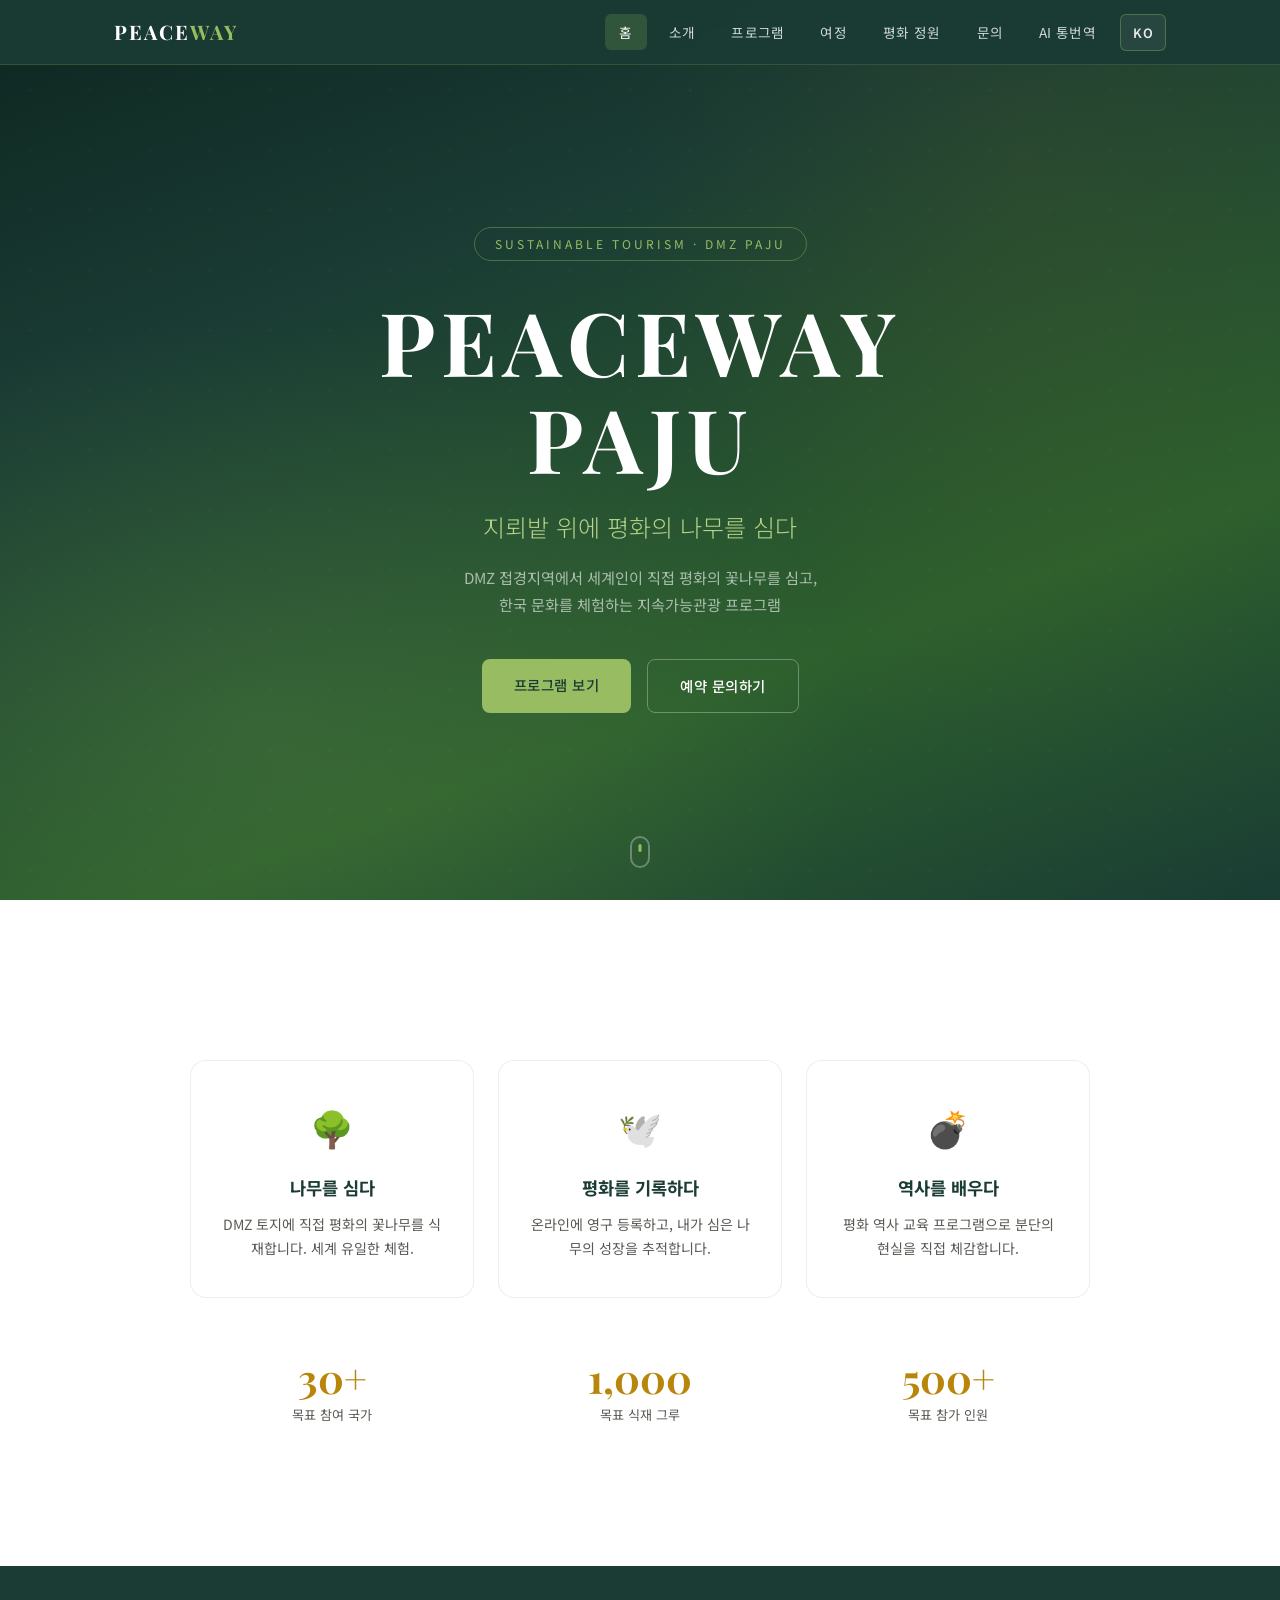
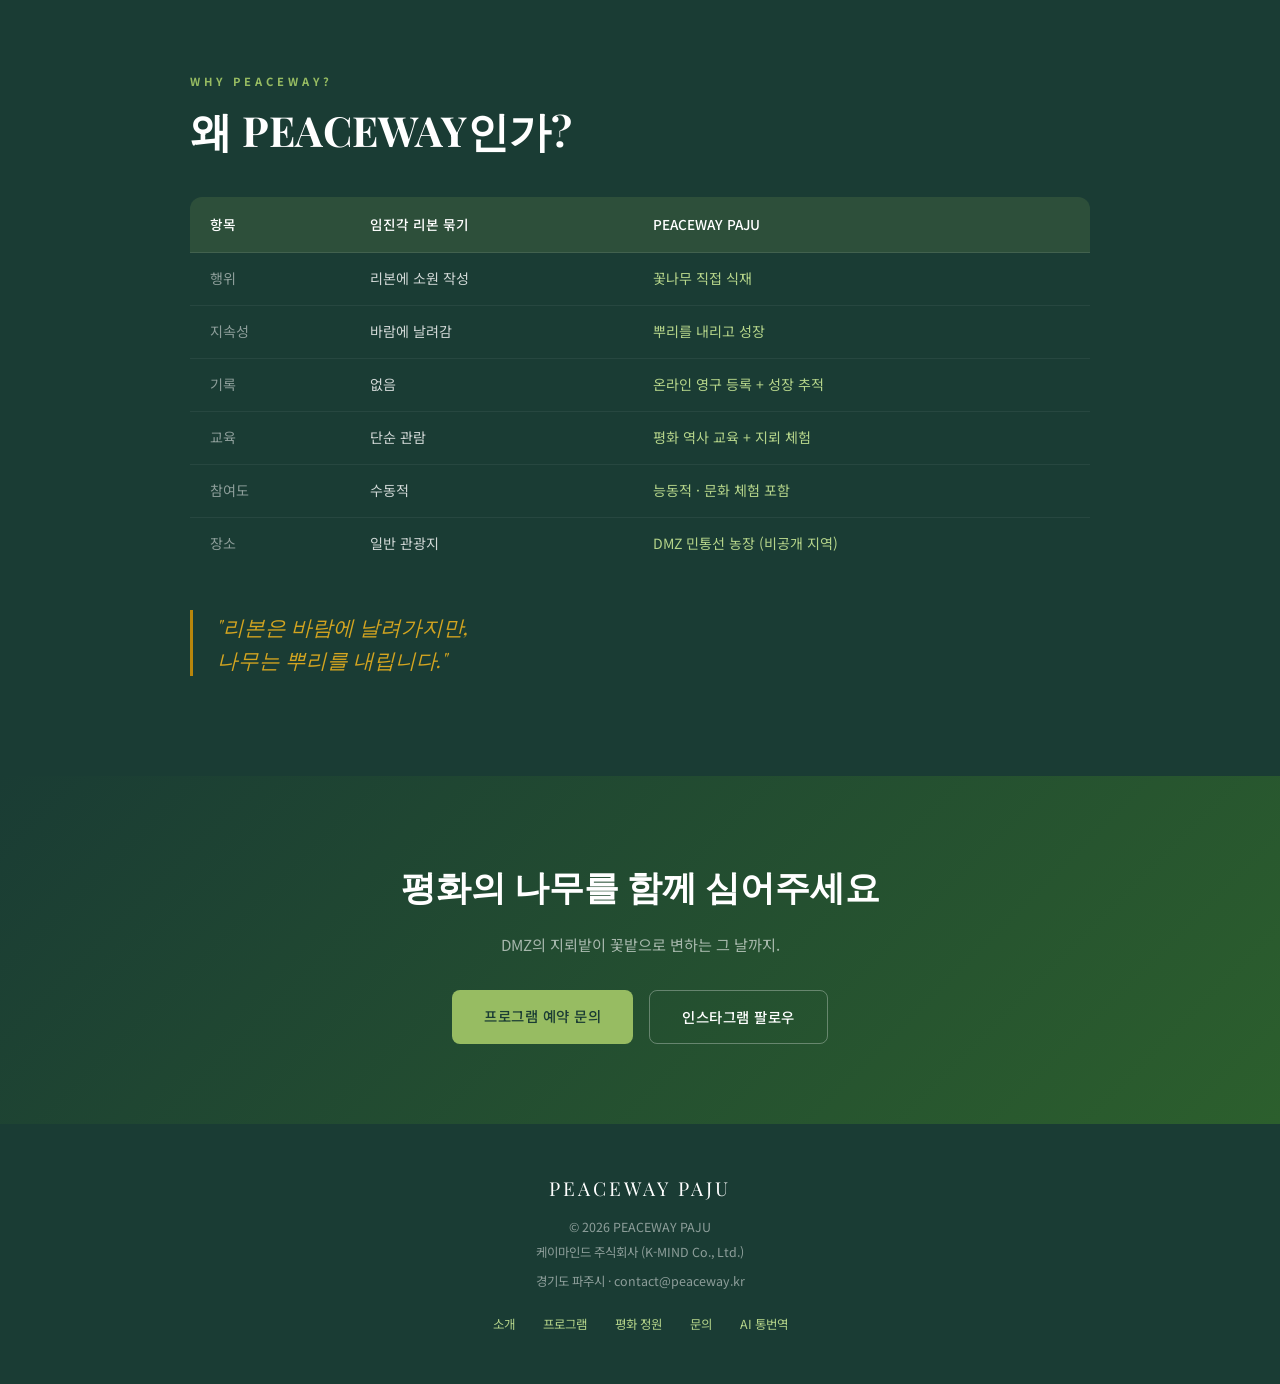
==== index.html @ fabb2b39 "0.0.1 1. i18n 추가 2. App 다운로드 버튼 추가" ====
<!DOCTYPE html>
<html lang="ko" data-page="index">
<head>
<meta charset="UTF-8">
<meta name="viewport" content="width=device-width, initial-scale=1.0">
<title>PEACEWAY PAJU — 지뢰밭 위에 평화의 나무를 심다</title>
<meta name="description" content="DMZ 접경지역에서 세계인이 직접 평화의 꽃나무를 심고, 한국 문화를 체험하는 지속가능관광 프로그램">
<link rel="preconnect" href="https://fonts.googleapis.com">
<link href="https://fonts.googleapis.com/css2?family=Noto+Sans+KR:wght@300;400;500;700;900&family=Playfair+Display:ital,wght@0,400;0,700;1,400&display=swap" rel="stylesheet">
<link rel="stylesheet" href="css/base.css">
</head>
<body>

<nav class="nav">
  <div class="nav-inner">
    <a href="index.html" class="nav-logo">PEACE<span>WAY</span></a>
    <div class="nav-end">
      <ul class="nav-links" id="navLinks">
        <li><a href="index.html" data-i18n="nav.home">홈</a></li>
        <li><a href="about.html" data-i18n="nav.about">소개</a></li>
        <li><a href="programs.html" data-i18n="nav.programs">프로그램</a></li>
        <li><a href="journey.html" data-i18n="nav.journey">여정</a></li>
        <li><a href="garden.html" data-i18n="nav.garden">평화 정원</a></li>
        <li><a href="contact.html" data-i18n="nav.contact">문의</a></li>
        <li><a href="patent.html" data-i18n="nav.patent">AI 통번역</a></li>
      </ul>
      <div class="lang-switcher" id="langSwitcher">
        <button type="button" class="lang-current" id="langCurrent" aria-haspopup="true" aria-expanded="false">KO</button>
        <ul class="lang-dropdown" id="langDropdown">
          <li data-lang="ko" role="option" data-i18n="lang.ko">한국어</li>
          <li data-lang="en" role="option" data-i18n="lang.en">English</li>
          <li data-lang="ja" role="option" data-i18n="lang.ja">日本語</li>
          <li data-lang="zh-CN" role="option" data-i18n="lang.zhCN">简体中文</li>
          <li data-lang="zh-TW" role="option" data-i18n="lang.zhTW">繁體中文</li>
        </ul>
      </div>
      <button type="button" class="nav-mobile-toggle" id="mobileToggle" data-i18n-aria="nav.ariaMenu" aria-label="메뉴">
        <span></span><span></span><span></span>
      </button>
    </div>
  </div>
</nav>

<section class="hero">
  <div class="hero-content">
    <div class="hero-badge" data-i18n="home.hero.badge">Sustainable Tourism · DMZ Paju</div>
    <h1>PEACEWAY<br>PAJU</h1>
    <p class="hero-tagline" data-i18n="home.hero.tagline">지뢰밭 위에 평화의 나무를 심다</p>
    <p class="hero-desc" data-i18n-html="home.hero.desc">DMZ 접경지역에서 세계인이 직접 평화의 꽃나무를 심고,<br>한국 문화를 체험하는 지속가능관광 프로그램</p>
    <div class="hero-cta">
      <a href="programs.html" class="btn btn-primary" data-i18n="home.hero.btnPrograms">프로그램 보기</a>
      <a href="contact.html" class="btn btn-outline" data-i18n="home.hero.btnContact">예약 문의하기</a>
    </div>
  </div>
  <div class="scroll-indicator"><span></span></div>
</section>

<section style="background: var(--white);">
  <div class="container">
    <div class="pillars">
      <div class="pillar fade-in">
        <div class="pillar-icon">🌳</div>
        <h3 data-i18n="home.pillar1.title">나무를 심다</h3>
        <p data-i18n="home.pillar1.desc">DMZ 토지에 직접 평화의 꽃나무를 식재합니다. 세계 유일한 체험.</p>
      </div>
      <div class="pillar fade-in">
        <div class="pillar-icon">🕊️</div>
        <h3 data-i18n="home.pillar2.title">평화를 기록하다</h3>
        <p data-i18n="home.pillar2.desc">온라인에 영구 등록하고, 내가 심은 나무의 성장을 추적합니다.</p>
      </div>
      <div class="pillar fade-in">
        <div class="pillar-icon">💣</div>
        <h3 data-i18n="home.pillar3.title">역사를 배우다</h3>
        <p data-i18n="home.pillar3.desc">평화 역사 교육 프로그램으로 분단의 현실을 직접 체감합니다.</p>
      </div>
    </div>

    <div class="stats-bar fade-in">
      <div class="stat-item">
        <div class="stat-num">30+</div>
        <div class="stat-label" data-i18n="home.stat1">목표 참여 국가</div>
      </div>
      <div class="stat-item">
        <div class="stat-num">1,000</div>
        <div class="stat-label" data-i18n="home.stat2">목표 식재 그루</div>
      </div>
      <div class="stat-item">
        <div class="stat-num">500+</div>
        <div class="stat-label" data-i18n="home.stat3">목표 참가 인원</div>
      </div>
    </div>
  </div>
</section>

<section class="compare-section">
  <div class="container">
    <span class="section-label" data-i18n="home.compare.label">Why PEACEWAY?</span>
    <h2 class="section-title" data-i18n="home.compare.title">왜 PEACEWAY인가?</h2>
    <table class="compare-table fade-in">
      <thead>
        <tr>
          <th data-i18n="home.compare.hItem">항목</th>
          <th data-i18n="home.compare.hRibbon">임진각 리본 묶기</th>
          <th data-i18n="home.compare.hPaju">PEACEWAY PAJU</th>
        </tr>
      </thead>
      <tbody>
        <tr>
          <td data-i18n="home.compare.c11">행위</td>
          <td data-i18n="home.compare.c12">리본에 소원 작성</td>
          <td data-i18n="home.compare.c13">꽃나무 직접 식재</td>
        </tr>
        <tr>
          <td data-i18n="home.compare.c21">지속성</td>
          <td data-i18n="home.compare.c22">바람에 날려감</td>
          <td data-i18n="home.compare.c23">뿌리를 내리고 성장</td>
        </tr>
        <tr>
          <td data-i18n="home.compare.c31">기록</td>
          <td data-i18n="home.compare.c32">없음</td>
          <td data-i18n="home.compare.c33">온라인 영구 등록 + 성장 추적</td>
        </tr>
        <tr>
          <td data-i18n="home.compare.c41">교육</td>
          <td data-i18n="home.compare.c42">단순 관람</td>
          <td data-i18n="home.compare.c43">평화 역사 교육 + 지뢰 체험</td>
        </tr>
        <tr>
          <td data-i18n="home.compare.c51">참여도</td>
          <td data-i18n="home.compare.c52">수동적</td>
          <td data-i18n="home.compare.c53">능동적 · 문화 체험 포함</td>
        </tr>
        <tr>
          <td data-i18n="home.compare.c61">장소</td>
          <td data-i18n="home.compare.c62">일반 관광지</td>
          <td data-i18n="home.compare.c63">DMZ 민통선 농장 (비공개 지역)</td>
        </tr>
      </tbody>
    </table>
    <div class="compare-quote fade-in" data-i18n-html="compare.quote">
      "리본은 바람에 날려가지만,<br>나무는 뿌리를 내립니다."
    </div>
  </div>
</section>

<section style="background: linear-gradient(135deg, var(--forest) 0%, var(--forest-light) 100%); text-align:center; padding: 80px 24px;">
  <div class="container">
    <h2 style="font-family:'Playfair Display',serif; font-size:clamp(1.6rem,3.5vw,2.2rem); color:var(--white); margin-bottom:16px;" data-i18n="home.cta.title">평화의 나무를 함께 심어주세요</h2>
    <p style="color:rgba(255,255,255,0.6); margin-bottom:32px; font-size:0.95rem;" data-i18n="home.cta.subtitle">DMZ의 지뢰밭이 꽃밭으로 변하는 그 날까지.</p>
    <div style="display:flex; gap:16px; justify-content:center; flex-wrap:wrap;">
      <a href="contact.html" class="btn btn-primary" data-i18n="home.cta.btnInquiry">프로그램 예약 문의</a>
      <a href="#" class="btn btn-outline" data-i18n="home.cta.btnInstagram">인스타그램 팔로우</a>
    </div>
  </div>
</section>

<footer class="footer">
  <div class="footer-logo">PEACEWAY PAJU</div>
  <p data-i18n="footer.copyright">© 2026 PEACEWAY PAJU</p>
  <p data-i18n="footer.company">케이마인드 주식회사 (K-MIND Co., Ltd.)</p>
  <p style="margin-top:8px;" data-i18n="footer.location">경기도 파주시 · contact@peaceway.kr</p>
  <div class="footer-links">
    <a href="about.html" data-i18n="nav.about">소개</a>
    <a href="programs.html" data-i18n="nav.programs">프로그램</a>
    <a href="garden.html" data-i18n="nav.garden">평화 정원</a>
    <a href="contact.html" data-i18n="nav.contact">문의</a>
    <a href="patent.html" data-i18n="nav.patent">AI 통번역</a>
  </div>
</footer>

<script src="js/i18n.js" defer></script>
<script src="js/main.js" defer></script>
</body>
</html>
---- css/base.css ----
*, *::before, *::after { margin: 0; padding: 0; box-sizing: border-box; }

:root {
  --forest: #1A3C34;
  --forest-light: #2C5F2D;
  --sprout: #97BC62;
  --sprout-light: #b5d48a;
  --gold: #B8860B;
  --gold-light: #D4A520;
  --ivory: #FAFAF5;
  --cream: #F0EDE4;
  --text: #2A2A28;
  --text-light: #5A5A55;
  --white: #FFFFFF;
}

html { scroll-behavior: smooth; }
body {
  font-family: 'Noto Sans KR', sans-serif;
  color: var(--text);
  background: var(--ivory);
  line-height: 1.7;
  overflow-x: hidden;
}

/* ─── NAV ─── */
.nav {
  position: fixed; top: 0; left: 0; right: 0; z-index: 1000;
  background: rgba(26, 60, 52, 0.95);
  backdrop-filter: blur(12px);
  border-bottom: 1px solid rgba(151, 188, 98, 0.2);
  transition: all 0.4s;
}
.nav-inner {
  max-width: 1100px; margin: 0 auto;
  display: flex; align-items: center; justify-content: space-between;
  padding: 0 24px; height: 64px;
  position: relative;
}
.nav-end {
  display: flex;
  align-items: center;
  gap: 10px;
}
.nav-logo {
  font-family: 'Playfair Display', serif;
  color: var(--white); font-size: 1.25rem; font-weight: 700;
  letter-spacing: 2px; text-decoration: none;
}
.nav-logo span { color: var(--sprout); }
.nav-links { display: flex; gap: 8px; list-style: none; }
.nav-links a {
  color: rgba(255,255,255,0.8); text-decoration: none;
  font-size: 0.85rem; font-weight: 400; padding: 8px 14px;
  border-radius: 6px; transition: all 0.3s;
  letter-spacing: 0.3px;
}
.nav-links a:hover, .nav-links a.active {
  color: var(--white); background: rgba(151,188,98,0.2);
}
.nav-mobile-toggle {
  display: none; background: none; border: none; cursor: pointer;
  width: 32px; height: 32px; position: relative;
}
.nav-mobile-toggle span {
  display: block; width: 22px; height: 2px; background: var(--white);
  position: absolute; left: 5px; transition: all 0.3s;
}
.nav-mobile-toggle span:nth-child(1) { top: 9px; }
.nav-mobile-toggle span:nth-child(2) { top: 15px; }
.nav-mobile-toggle span:nth-child(3) { top: 21px; }

/* ─── LANG SWITCHER ─── */
.lang-switcher {
  position: relative;
  z-index: 1001;
  flex-shrink: 0;
}
.lang-current {
  display: inline-flex;
  align-items: center;
  justify-content: center;
  min-width: 44px;
  padding: 8px 12px;
  font-family: inherit;
  font-size: 0.8rem;
  font-weight: 600;
  letter-spacing: 0.5px;
  color: rgba(255,255,255,0.9);
  background: rgba(255,255,255,0.06);
  border: 1px solid rgba(151, 188, 98, 0.35);
  border-radius: 6px;
  cursor: pointer;
  transition: background 0.25s, border-color 0.25s;
}
.lang-current:hover {
  background: rgba(151, 188, 98, 0.15);
  border-color: var(--sprout);
  color: var(--white);
}
.lang-dropdown {
  display: none;
  position: absolute;
  top: calc(100% + 6px);
  right: 0;
  min-width: 158px;
  margin: 0;
  padding: 6px 0;
  list-style: none;
  background: rgba(26, 60, 52, 0.98);
  border: 1px solid rgba(151, 188, 98, 0.3);
  border-radius: 8px;
  box-shadow: 0 12px 40px rgba(0,0,0,0.22);
  z-index: 1002;
}
.lang-dropdown.open {
  display: block;
}
.lang-dropdown li {
  padding: 10px 16px;
  font-size: 0.82rem;
  color: rgba(255,255,255,0.88);
  cursor: pointer;
  transition: background 0.2s, color 0.2s;
}
.lang-dropdown li:hover {
  background: rgba(151, 188, 98, 0.18);
  color: #97BC62;
}

/* ─── HERO ─── */
.hero {
  min-height: 100vh; display: flex; align-items: center; justify-content: center;
  position: relative; overflow: hidden;
  background: linear-gradient(160deg, #0d2620 0%, #1A3C34 30%, #2C5F2D 70%, #1A3C34 100%);
}
.hero::before {
  content: ''; position: absolute; inset: 0;
  background:
    radial-gradient(ellipse 600px 400px at 20% 80%, rgba(151,188,98,0.15), transparent),
    radial-gradient(ellipse 400px 600px at 80% 20%, rgba(184,134,11,0.08), transparent);
}
.hero::after {
  content: ''; position: absolute; inset: 0;
  background: url("data:image/svg+xml,%3Csvg width='60' height='60' viewBox='0 0 60 60' xmlns='http://www.w3.org/2000/svg'%3E%3Cg fill='none' fill-rule='evenodd'%3E%3Cg fill='%2397BC62' fill-opacity='0.04'%3E%3Ccircle cx='30' cy='30' r='1.5'/%3E%3C/g%3E%3C/g%3E%3C/svg%3E");
}
.hero-content {
  position: relative; z-index: 2; text-align: center;
  max-width: 800px; padding: 120px 24px 80px;
}
.hero-badge {
  display: inline-block; padding: 6px 20px;
  border: 1px solid rgba(151,188,98,0.4); border-radius: 100px;
  color: var(--sprout); font-size: 0.75rem; letter-spacing: 3px;
  text-transform: uppercase; margin-bottom: 32px;
  animation: fadeUp 1s 0.2s both;
}
.hero h1 {
  font-family: 'Playfair Display', serif;
  font-size: clamp(3rem, 7vw, 5.5rem);
  color: var(--white); font-weight: 700;
  letter-spacing: 6px; line-height: 1.1;
  margin-bottom: 20px;
  animation: fadeUp 1s 0.4s both;
}
.hero-tagline {
  font-size: clamp(1.1rem, 2.5vw, 1.5rem);
  color: var(--sprout-light); font-weight: 300;
  margin-bottom: 16px;
  animation: fadeUp 1s 0.6s both;
}
.hero-desc {
  font-size: 0.95rem; color: rgba(255,255,255,0.6);
  max-width: 560px; margin: 0 auto 40px; line-height: 1.8;
  animation: fadeUp 1s 0.8s both;
}
.hero-cta {
  display: inline-flex; gap: 16px; flex-wrap: wrap;
  justify-content: center;
  animation: fadeUp 1s 1s both;
}
.btn {
  display: inline-block; padding: 14px 32px;
  font-size: 0.9rem; font-weight: 500;
  text-decoration: none; border-radius: 8px;
  transition: all 0.35s; cursor: pointer;
  border: none; font-family: inherit;
  letter-spacing: 0.5px;
}
.btn-primary {
  background: var(--sprout); color: var(--forest);
}
.btn-primary:hover { background: var(--sprout-light); transform: translateY(-2px); box-shadow: 0 8px 30px rgba(151,188,98,0.3); }
.btn-outline {
  background: transparent; color: var(--white);
  border: 1px solid rgba(255,255,255,0.3);
}
.btn-outline:hover { border-color: var(--sprout); color: var(--sprout); }
.btn-gold { background: var(--gold); color: var(--white); }
.btn-gold:hover { background: var(--gold-light); transform: translateY(-2px); }

/* ─── SECTIONS ─── */
section { padding: 100px 24px; }
.container { max-width: 900px; margin: 0 auto; }
.section-label {
  display: inline-block; font-size: 0.7rem;
  letter-spacing: 4px; text-transform: uppercase;
  color: var(--sprout); font-weight: 700;
  margin-bottom: 12px;
}
.section-title {
  font-family: 'Playfair Display', serif;
  font-size: clamp(1.8rem, 4vw, 2.6rem);
  color: var(--forest); font-weight: 700;
  margin-bottom: 16px; line-height: 1.3;
}
.section-subtitle {
  font-size: 1rem; color: var(--text-light);
  max-width: 600px; line-height: 1.8;
  margin-bottom: 48px;
}

/* ─── PILLARS ─── */
.pillars {
  display: grid; grid-template-columns: repeat(3, 1fr);
  gap: 24px; margin: 60px 0;
}
.pillar {
  background: var(--white);
  border: 1px solid rgba(26,60,52,0.08);
  border-radius: 16px; padding: 36px 28px;
  text-align: center; transition: all 0.4s;
  position: relative; overflow: hidden;
}
.pillar::before {
  content: ''; position: absolute; top: 0; left: 0; right: 0;
  height: 3px; background: linear-gradient(90deg, var(--sprout), var(--gold));
  transform: scaleX(0); transition: transform 0.4s;
}
.pillar:hover::before { transform: scaleX(1); }
.pillar:hover { transform: translateY(-4px); box-shadow: 0 16px 48px rgba(26,60,52,0.08); }
.pillar-icon { font-size: 2.2rem; margin-bottom: 16px; }
.pillar h3 { font-size: 1.1rem; color: var(--forest); margin-bottom: 10px; font-weight: 700; }
.pillar p { font-size: 0.88rem; color: var(--text-light); line-height: 1.7; }

/* ─── COMPARE ─── */
.compare-section { background: var(--forest); color: var(--white); }
.compare-section .section-label { color: var(--sprout); }
.compare-section .section-title { color: var(--white); }
.compare-table {
  width: 100%; border-collapse: collapse;
  margin: 40px 0; border-radius: 12px; overflow: hidden;
}
.compare-table th {
  background: rgba(151,188,98,0.15);
  padding: 16px 20px; text-align: left;
  font-weight: 500; font-size: 0.85rem;
  border-bottom: 1px solid rgba(255,255,255,0.1);
}
.compare-table td {
  padding: 14px 20px; font-size: 0.88rem;
  border-bottom: 1px solid rgba(255,255,255,0.06);
  color: rgba(255,255,255,0.8);
}
.compare-table tr:last-child td { border-bottom: none; }
.compare-table td:first-child { color: rgba(255,255,255,0.5); }
.compare-table td:last-child { color: var(--sprout-light); }
.compare-quote {
  font-family: 'Playfair Display', serif;
  font-size: 1.3rem; font-style: italic;
  color: var(--gold-light); margin-top: 32px;
  padding-left: 24px; border-left: 3px solid var(--gold);
  line-height: 1.6;
}

/* ─── PROGRAM CARDS ─── */
.program-grid { display: grid; grid-template-columns: repeat(auto-fit, minmax(260px, 1fr)); gap: 24px; }
.program-card {
  background: var(--white);
  border-radius: 16px; overflow: hidden;
  border: 1px solid rgba(26,60,52,0.06);
  transition: all 0.4s; cursor: pointer;
}
.program-card:hover { transform: translateY(-6px); box-shadow: 0 20px 48px rgba(26,60,52,0.1); }
.program-card-header {
  padding: 32px 24px 20px;
  background: linear-gradient(135deg, var(--forest) 0%, var(--forest-light) 100%);
  position: relative;
}
.program-card-header.gold-bg {
  background: linear-gradient(135deg, #8B6914 0%, var(--gold) 100%);
}
.program-card-header.sprout-bg {
  background: linear-gradient(135deg, #5a8a30 0%, var(--sprout) 100%);
}
.program-card-icon { font-size: 2rem; margin-bottom: 8px; }
.program-card-header h3 { color: var(--white); font-size: 1.05rem; font-weight: 700; }
.program-card-header .en { color: rgba(255,255,255,0.6); font-size: 0.75rem; margin-top: 4px; }
.program-card-body { padding: 20px 24px 24px; }
.program-card-body p { font-size: 0.88rem; color: var(--text-light); line-height: 1.7; margin-bottom: 16px; }
.program-meta { display: flex; gap: 16px; flex-wrap: wrap; }
.program-meta span { font-size: 0.78rem; color: var(--text-light); }
.program-meta span strong { color: var(--forest); }

/* ─── ABOUT / STORY ─── */
.story-section { background: var(--cream); }
.story-flow {
  display: flex; align-items: center; gap: 20px;
  flex-wrap: wrap; justify-content: center;
  margin: 40px 0;
}
.story-flow-item {
  display: flex; align-items: center; gap: 12px;
  background: var(--white); padding: 16px 24px;
  border-radius: 12px;
  border: 1px solid rgba(26,60,52,0.08);
}
.story-flow-item .icon { font-size: 1.4rem; }
.story-flow-item .text { font-size: 0.9rem; font-weight: 600; color: var(--forest); }
.story-flow-arrow { font-size: 1.2rem; color: var(--sprout); }

/* ─── PARTNERS ─── */
.partners-grid { display: grid; grid-template-columns: repeat(3, 1fr); gap: 24px; }
.partner-card {
  background: var(--white); border-radius: 16px; padding: 32px 24px;
  border: 1px solid rgba(26,60,52,0.06); text-align: center;
}
.partner-card .emoji { font-size: 2.5rem; margin-bottom: 12px; }
.partner-card h4 { font-size: 1rem; color: var(--forest); margin-bottom: 4px; }
.partner-card .name { font-size: 0.82rem; color: var(--gold); margin-bottom: 12px; font-weight: 500; }
.partner-card p { font-size: 0.84rem; color: var(--text-light); line-height: 1.7; }

/* ─── JOURNEY ─── */
.journey-section { background: var(--forest); }
.journey-section .section-title { color: var(--white); }
.journey-section .section-subtitle { color: rgba(255,255,255,0.6); }
.journey-timeline { position: relative; margin: 48px 0; }
.journey-step {
  display: flex; gap: 24px; align-items: flex-start;
  margin-bottom: 32px; position: relative;
}
.journey-step-num {
  min-width: 52px; height: 52px;
  background: rgba(151,188,98,0.15);
  border: 2px solid var(--sprout);
  border-radius: 50%; display: flex; align-items: center; justify-content: center;
  font-size: 1.3rem; flex-shrink: 0;
}
.journey-step-content h4 { color: var(--white); font-size: 1rem; margin-bottom: 4px; }
.journey-step-content p { color: rgba(255,255,255,0.6); font-size: 0.85rem; }
.journey-step-content .meta {
  display: flex; gap: 16px; margin-top: 8px;
}
.journey-step-content .meta span {
  font-size: 0.75rem; color: var(--sprout-light);
  padding: 3px 10px; background: rgba(151,188,98,0.1);
  border-radius: 4px;
}
.journey-total {
  background: rgba(184,134,11,0.15); border: 1px solid rgba(184,134,11,0.3);
  border-radius: 12px; padding: 20px 28px; text-align: center;
  margin-top: 32px;
}
.journey-total p { color: var(--gold-light); font-size: 1.1rem; font-weight: 500; }

/* ─── PEACE GARDEN ─── */
.tree-grid { display: grid; grid-template-columns: repeat(auto-fill, minmax(250px, 1fr)); gap: 20px; }
.tree-card {
  background: var(--white); border-radius: 14px; overflow: hidden;
  border: 1px solid rgba(26,60,52,0.06); transition: all 0.3s;
}
.tree-card:hover { transform: translateY(-3px); box-shadow: 0 12px 36px rgba(26,60,52,0.08); }
.tree-card-top {
  height: 80px; display: flex; align-items: center; justify-content: center;
  font-size: 2.5rem;
}
.tree-card-body { padding: 16px 20px 20px; }
.tree-card-body h4 { font-size: 0.95rem; color: var(--forest); margin-bottom: 2px; }
.tree-card-body .en { font-size: 0.75rem; color: var(--text-light); margin-bottom: 8px; }
.tree-card-body .meaning { font-size: 0.82rem; color: var(--gold); margin-bottom: 6px; font-weight: 500; }
.tree-card-body .season { font-size: 0.78rem; color: var(--text-light); }
.tree-card-body .peace-meaning { font-size: 0.82rem; color: var(--sprout); font-style: italic; margin-top: 6px; }

/* ─── CALENDAR ─── */
.calendar-grid {
  display: grid; grid-template-columns: repeat(6, 1fr);
  gap: 8px; margin: 32px 0;
}
.cal-month {
  background: var(--white); border-radius: 10px; padding: 14px 10px;
  text-align: center; border: 1px solid rgba(26,60,52,0.06);
  transition: all 0.3s;
}
.cal-month:hover { border-color: var(--sprout); }
.cal-month .month { font-size: 0.7rem; color: var(--text-light); font-weight: 700; letter-spacing: 1px; margin-bottom: 6px; }
.cal-month .bloom { font-size: 1.2rem; margin-bottom: 4px; }
.cal-month .name { font-size: 0.68rem; color: var(--forest); line-height: 1.4; }

/* ─── CONTACT / FAQ ─── */
.contact-section { background: var(--cream); }
.contact-grid { display: grid; grid-template-columns: 1fr 1fr; gap: 40px; }
.contact-form {
  background: var(--white); border-radius: 16px; padding: 36px;
  border: 1px solid rgba(26,60,52,0.06);
}
.form-group { margin-bottom: 20px; }
.form-group label {
  display: block; font-size: 0.82rem; font-weight: 500;
  color: var(--forest); margin-bottom: 6px;
}
.form-group input, .form-group select, .form-group textarea {
  width: 100%; padding: 12px 16px;
  border: 1px solid rgba(26,60,52,0.12); border-radius: 8px;
  font-family: inherit; font-size: 0.88rem;
  background: var(--ivory); transition: border 0.3s;
}
.form-group input:focus, .form-group select:focus, .form-group textarea:focus {
  outline: none; border-color: var(--sprout);
}
.form-group textarea { resize: vertical; min-height: 80px; }
.checkbox-group { display: flex; flex-wrap: wrap; gap: 12px; }
.checkbox-group label {
  display: flex; align-items: center; gap: 6px;
  font-size: 0.82rem; color: var(--text);
  cursor: pointer; font-weight: 400;
}
.checkbox-group input[type="checkbox"] {
  width: 16px; height: 16px; accent-color: var(--sprout);
}

.contact-info { display: flex; flex-direction: column; gap: 20px; }
.contact-card {
  background: var(--white); border-radius: 12px; padding: 24px;
  border: 1px solid rgba(26,60,52,0.06);
}
.contact-card .icon { font-size: 1.5rem; margin-bottom: 8px; }
.contact-card h4 { font-size: 0.92rem; color: var(--forest); margin-bottom: 6px; }
.contact-card p { font-size: 0.84rem; color: var(--text-light); }
.contact-card a { color: var(--forest-light); text-decoration: none; }
.contact-card a:hover { color: var(--sprout); }

/* ─── FAQ ─── */
.faq-list { margin: 32px 0; }
.faq-item {
  background: var(--white); border-radius: 12px;
  margin-bottom: 12px; overflow: hidden;
  border: 1px solid rgba(26,60,52,0.06);
}
.faq-q {
  padding: 18px 24px; display: flex; justify-content: space-between;
  align-items: center; cursor: pointer; font-weight: 500;
  font-size: 0.92rem; color: var(--forest);
  transition: background 0.3s;
}
.faq-q:hover { background: rgba(151,188,98,0.05); }
.faq-q .arrow { transition: transform 0.3s; font-size: 0.8rem; }
.faq-q.open .arrow { transform: rotate(180deg); }
.faq-a {
  max-height: 0; overflow: hidden; transition: max-height 0.4s ease;
}
.faq-a-inner {
  padding: 0 24px 18px; font-size: 0.88rem;
  color: var(--text-light); line-height: 1.8;
}

/* ─── PATENT SECTION ─── */
.patent-section { background: linear-gradient(180deg, var(--ivory) 0%, var(--cream) 100%); }
.patent-highlight {
  background: var(--white);
  border-radius: 20px;
  padding: 48px;
  border: 1px solid rgba(26,60,52,0.08);
  position: relative;
  overflow: hidden;
}
.patent-highlight::before {
  content: '';
  position: absolute; top: 0; left: 0; right: 0; height: 4px;
  background: linear-gradient(90deg, var(--forest), var(--sprout), var(--gold));
}
.patent-badge {
  display: inline-block; padding: 6px 16px;
  background: rgba(184,134,11,0.1);
  border: 1px solid rgba(184,134,11,0.25);
  border-radius: 6px; font-size: 0.72rem;
  color: var(--gold); font-weight: 700;
  letter-spacing: 2px; text-transform: uppercase;
  margin-bottom: 20px;
}
.patent-title {
  font-family: 'Playfair Display', serif;
  font-size: 1.6rem; color: var(--forest);
  font-weight: 700; margin-bottom: 8px; line-height: 1.4;
}
.patent-en {
  font-size: 0.82rem; color: var(--text-light);
  font-style: italic; margin-bottom: 24px; line-height: 1.6;
}
.patent-features {
  display: grid; grid-template-columns: repeat(2, 1fr);
  gap: 20px; margin: 32px 0;
}
.patent-feature {
  display: flex; gap: 14px; align-items: flex-start;
  padding: 20px; background: var(--ivory);
  border-radius: 12px;
}
.patent-feature .icon {
  min-width: 40px; height: 40px;
  background: var(--forest); border-radius: 10px;
  display: flex; align-items: center; justify-content: center;
  font-size: 1.1rem; flex-shrink: 0;
}
.patent-feature h5 { font-size: 0.9rem; color: var(--forest); margin-bottom: 4px; }
.patent-feature p { font-size: 0.82rem; color: var(--text-light); line-height: 1.6; }

.patent-flow {
  display: flex; align-items: center; gap: 12px;
  flex-wrap: wrap; justify-content: center;
  margin: 36px 0 24px;
  padding: 28px;
  background: rgba(26,60,52,0.03);
  border-radius: 16px;
}
.patent-flow-step {
  display: flex; flex-direction: column; align-items: center; gap: 6px;
  min-width: 100px;
}
.patent-flow-step .circle {
  width: 48px; height: 48px; border-radius: 50%;
  background: var(--forest); display: flex; align-items: center;
  justify-content: center; font-size: 1.2rem;
}
.patent-flow-step .label { font-size: 0.72rem; color: var(--forest); font-weight: 600; text-align: center; }
.patent-flow-arrow { font-size: 1.1rem; color: var(--sprout); margin-top: -14px; }

/* ─── STATS ─── */
.stats-bar {
  display: grid; grid-template-columns: repeat(3, 1fr);
  gap: 24px; margin: 40px 0;
}
.stat-item { text-align: center; }
.stat-num {
  font-family: 'Playfair Display', serif;
  font-size: 2.5rem; color: var(--gold);
  font-weight: 700; line-height: 1;
}
.stat-label { font-size: 0.82rem; color: var(--text-light); margin-top: 6px; }

/* ─── CALLOUT ─── */
.callout {
  background: var(--white);
  border-left: 4px solid var(--sprout);
  border-radius: 0 12px 12px 0;
  padding: 20px 24px; margin: 24px 0;
  font-size: 0.9rem; color: var(--text);
}
.callout.gold { border-left-color: var(--gold); }
.callout.forest { border-left-color: var(--forest); }

.patent-app-download {
  margin: 28px 0 28px;
  text-align: center;
}
.patent-app-download-label {
  font-size: 0.85rem;
  font-weight: 600;
  color: var(--forest);
  margin: 0 0 12px;
  letter-spacing: 0.02em;
}
.patent-app-download-btns {
  display: flex;
  flex-wrap: wrap;
  gap: 12px;
  justify-content: center;
  align-items: center;
}
.patent-app-download .patent-store-btn {
  min-width: 176px;
  display: inline-flex;
  flex-direction: column;
  align-items: center;
  justify-content: center;
  gap: 4px;
  padding-top: 12px;
  padding-bottom: 12px;
  line-height: 1.25;
  text-align: center;
}
.patent-app-download .patent-store-name {
  font-weight: 700;
  font-size: 0.95rem;
}
.patent-app-download .patent-store-platform {
  font-size: 0.72rem;
  font-weight: 500;
  opacity: 0.92;
}
.patent-app-download .btn-primary.patent-store-btn .patent-store-platform {
  color: rgba(255, 255, 255, 0.9);
}
/* 스토어 다운로드 버튼: 기본 primary와 동일하게 유지, hover 시 변화 없음 */
.patent-app-download .btn-primary.patent-store-btn:hover {
  background: var(--sprout);
  color: var(--forest);
  transform: none;
  box-shadow: none;
}

/* ─── FOOTER ─── */
.footer {
  background: var(--forest); color: rgba(255,255,255,0.5);
  padding: 48px 24px; text-align: center;
}
.footer-logo {
  font-family: 'Playfair Display', serif;
  color: var(--white); font-size: 1.2rem;
  letter-spacing: 3px; margin-bottom: 12px;
}
.footer p { font-size: 0.78rem; margin-bottom: 4px; }
.footer-links { margin-top: 16px; }
.footer-links a {
  color: var(--sprout-light); text-decoration: none;
  font-size: 0.78rem; margin: 0 12px;
}

/* ─── DIVIDER ─── */
.divider {
  height: 1px; background: linear-gradient(90deg, transparent, rgba(26,60,52,0.15), transparent);
  margin: 48px 0;
}

/* ─── CULTURE TOGGLE ─── */
.toggle-block {
  background: var(--white); border-radius: 12px;
  margin-bottom: 12px; overflow: hidden;
  border: 1px solid rgba(26,60,52,0.06);
}
.toggle-header {
  padding: 18px 24px; display: flex; align-items: center; gap: 12px;
  cursor: pointer; transition: background 0.3s; font-weight: 600;
  font-size: 0.95rem; color: var(--forest);
}
.toggle-header:hover { background: rgba(151,188,98,0.05); }
.toggle-header .emoji { font-size: 1.3rem; }
.toggle-header .arrow { margin-left: auto; font-size: 0.8rem; transition: transform 0.3s; }
.toggle-header.open .arrow { transform: rotate(180deg); }
.toggle-body {
  max-height: 0; overflow: hidden; transition: max-height 0.4s ease;
}
.toggle-body-inner { padding: 0 24px 20px; }
.toggle-body-inner p { font-size: 0.88rem; color: var(--text-light); line-height: 1.8; margin-bottom: 8px; }
.toggle-body-inner .meta-row { display: flex; gap: 16px; flex-wrap: wrap; }
.toggle-body-inner .meta-tag {
  font-size: 0.75rem; padding: 4px 12px;
  background: rgba(151,188,98,0.1); border-radius: 4px;
  color: var(--forest); font-weight: 500;
}

/* ─── INFO TABLE ─── */
.info-table {
  width: 100%; border-collapse: collapse; margin: 16px 0;
  background: var(--white); border-radius: 10px; overflow: hidden;
}
.info-table th, .info-table td {
  padding: 12px 18px; text-align: left;
  font-size: 0.85rem; border-bottom: 1px solid rgba(26,60,52,0.06);
}
.info-table th { background: rgba(26,60,52,0.03); color: var(--forest); font-weight: 600; }
.info-table td { color: var(--text-light); }

/* ─── ANIMATIONS ─── */
@keyframes fadeUp {
  from { opacity: 0; transform: translateY(24px); }
  to { opacity: 1; transform: translateY(0); }
}
.fade-in { opacity: 0; transform: translateY(20px); transition: all 0.7s ease; }
.fade-in.visible { opacity: 1; transform: translateY(0); }

/* ─── RESPONSIVE ─── */
@media (max-width: 900px) {
  .pillars { grid-template-columns: 1fr; }
  .partners-grid { grid-template-columns: 1fr; }
  .contact-grid { grid-template-columns: 1fr; }
  .patent-features { grid-template-columns: 1fr; }
  .calendar-grid { grid-template-columns: repeat(4, 1fr); }
  .stats-bar { grid-template-columns: 1fr; gap: 16px; }
}
@media (max-width: 768px) {
  .nav-links { display: none; }
  .nav-mobile-toggle { display: block; }
  .nav-end {
    gap: 6px;
  }
  .lang-current {
    min-width: 40px;
    padding: 8px 10px;
    font-size: 0.75rem;
  }
  .nav-links.open {
    display: flex; flex-direction: column;
    position: absolute; top: 64px; left: 0; right: 0;
    background: rgba(26,60,52,0.98); padding: 16px;
  }
  .calendar-grid { grid-template-columns: repeat(3, 1fr); }
  .patent-flow { gap: 8px; }
  .patent-flow-step { min-width: 70px; }
  .patent-highlight { padding: 28px 20px; }
  section { padding: 64px 20px; }
}

/* ─── SCROLL INDICATOR ─── */
.scroll-indicator {
  position: absolute; bottom: 32px; left: 50%; transform: translateX(-50%);
  animation: bounce 2s infinite;
}
.scroll-indicator span {
  display: block; width: 20px; height: 32px;
  border: 2px solid rgba(255,255,255,0.3);
  border-radius: 10px; position: relative;
}
.scroll-indicator span::after {
  content: ''; width: 3px; height: 8px;
  background: var(--sprout); border-radius: 2px;
  position: absolute; top: 6px; left: 50%; transform: translateX(-50%);
  animation: scroll-dot 2s infinite;
}
@keyframes bounce { 0%,100% { transform: translateX(-50%) translateY(0); } 50% { transform: translateX(-50%) translateY(8px); } }
@keyframes scroll-dot { 0% { opacity: 1; top: 6px; } 100% { opacity: 0; top: 18px; } }
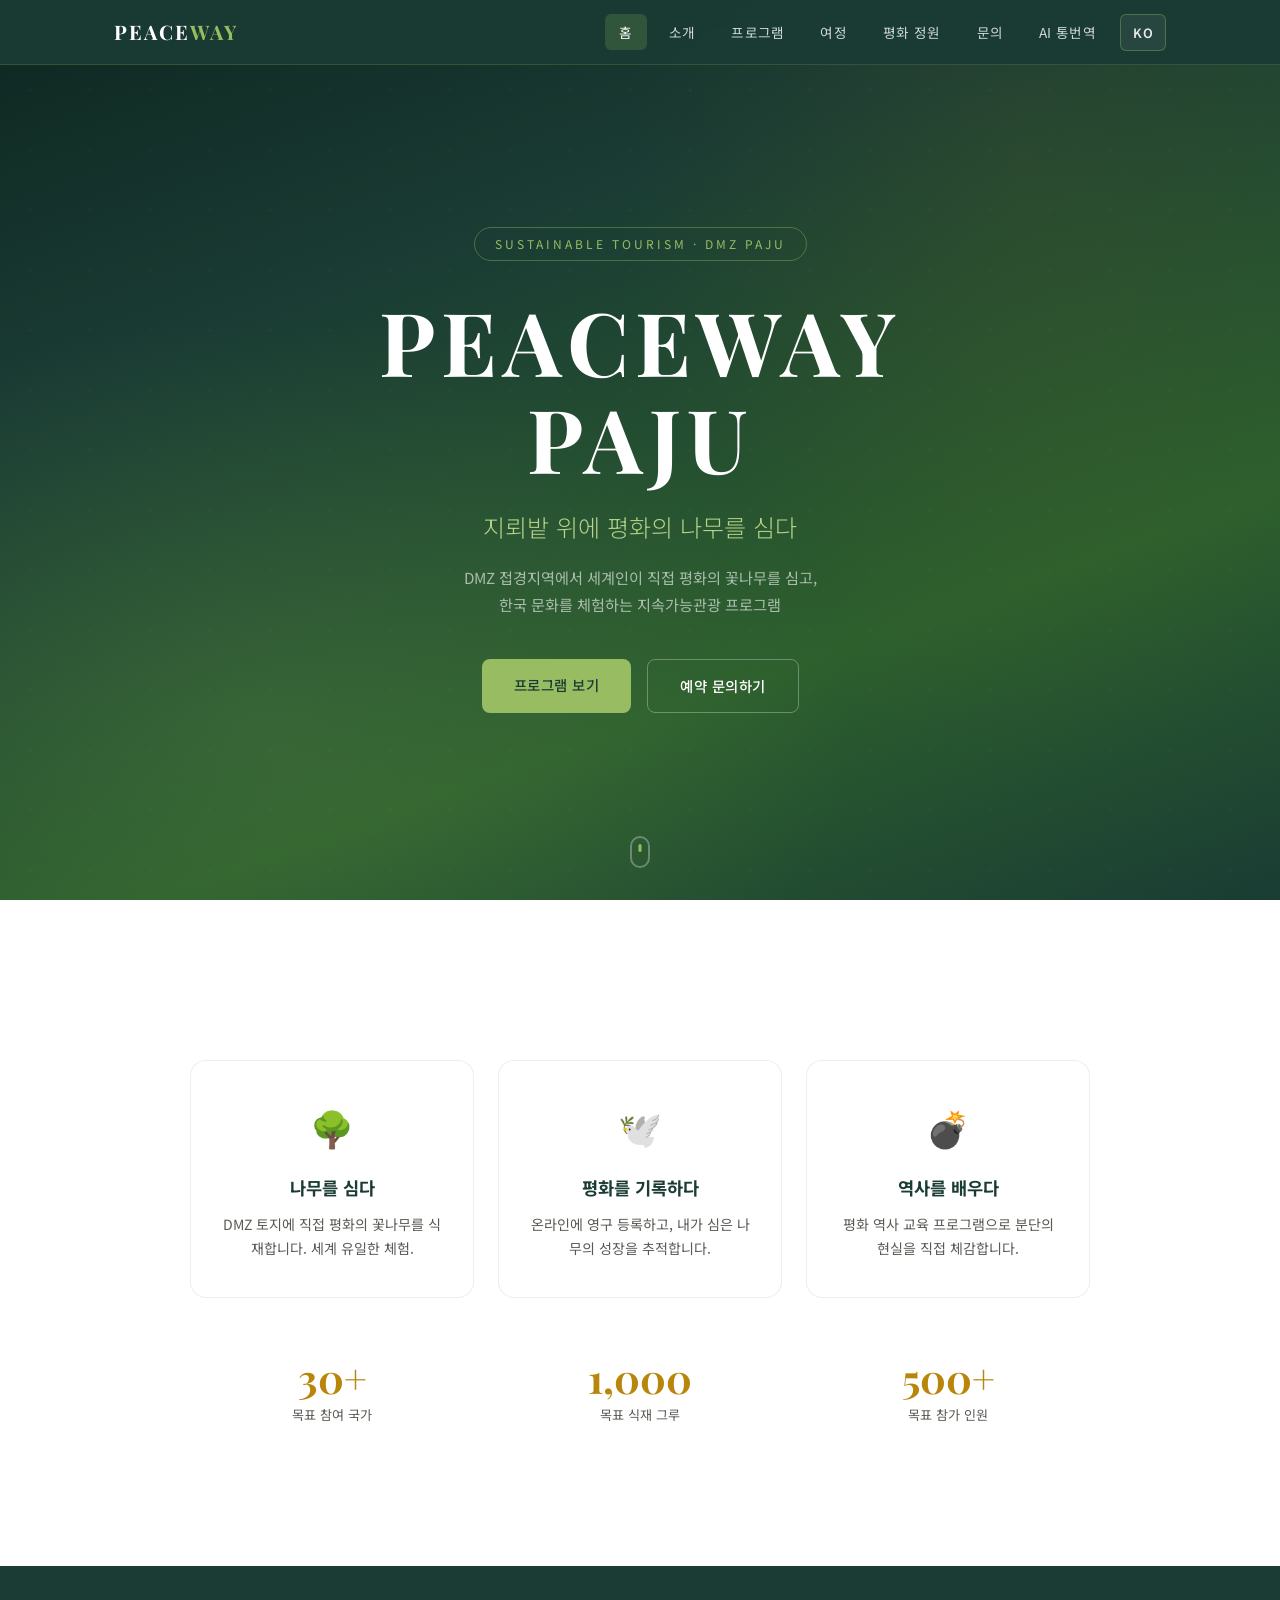
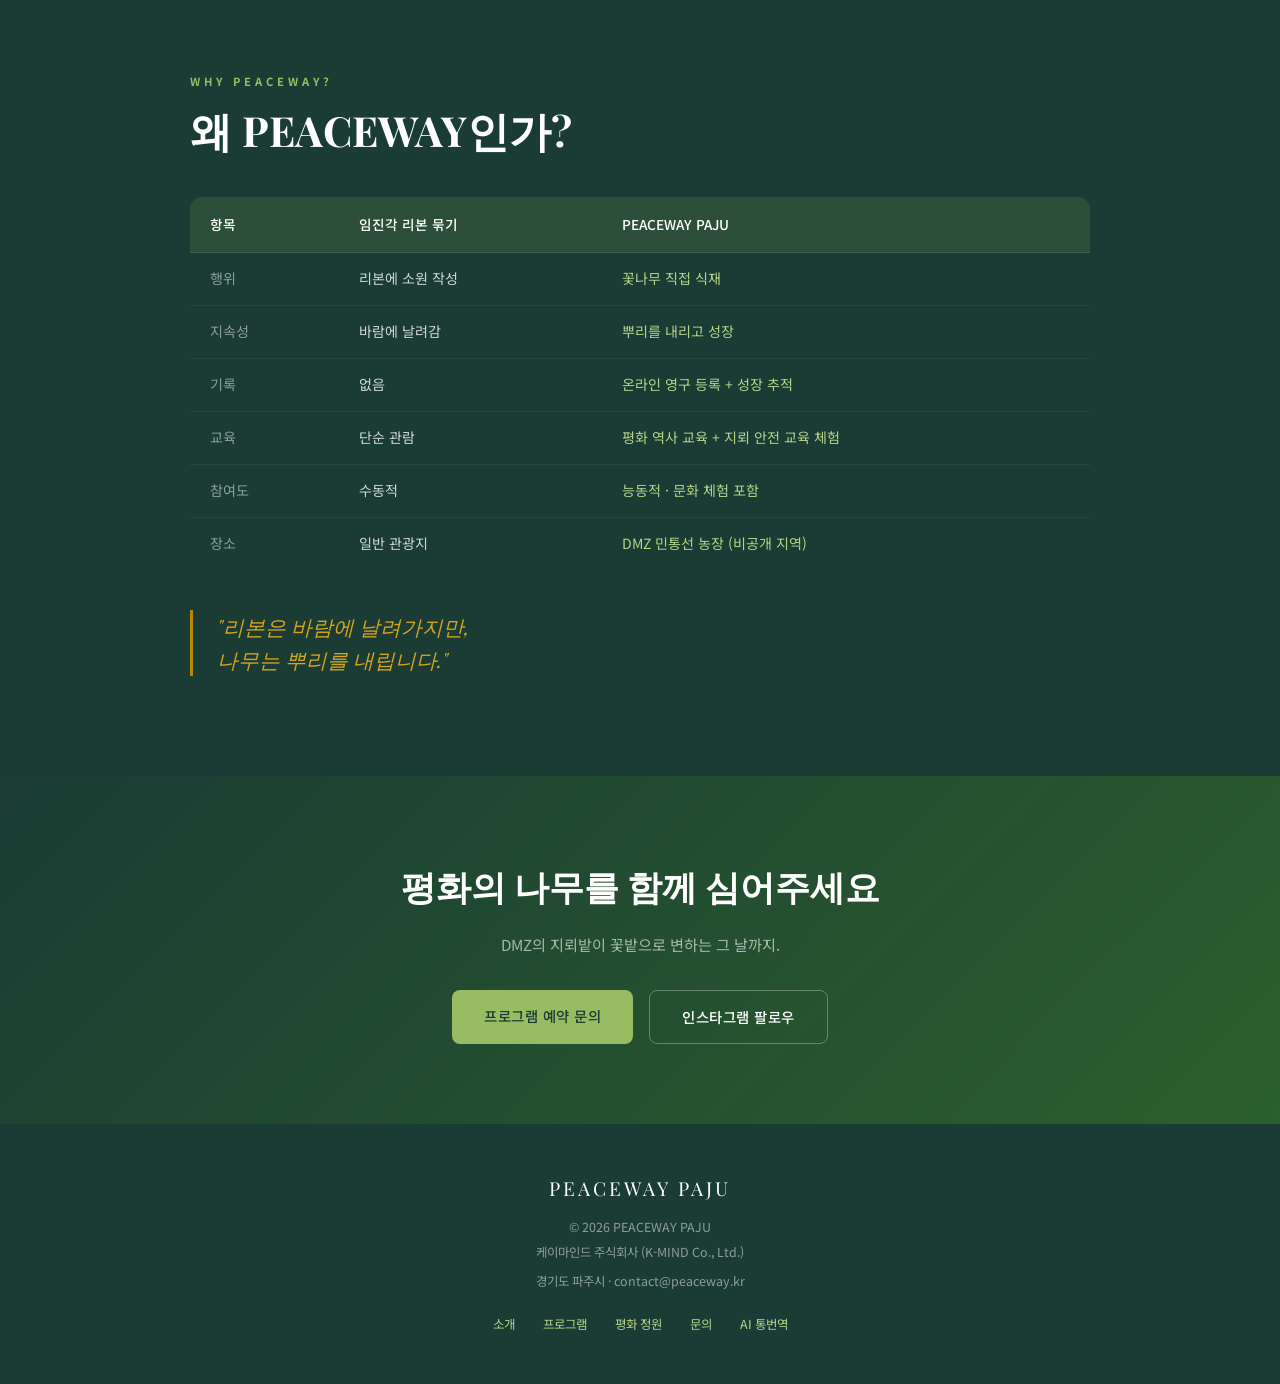
==== commit 4eed09ad: "다국어수정, hreflang + sitemap + robots.txt까지 포함 0.0.2 다국어수정, hreflang + sitemap + robots.txt까지 포함" ====
--- a/index.html
+++ b/index.html
@@ -3,8 +3,16 @@
 <head>
 <meta charset="UTF-8">
 <meta name="viewport" content="width=device-width, initial-scale=1.0">
-<title>PEACEWAY PAJU — 지뢰밭 위에 평화의 나무를 심다</title>
-<meta name="description" content="DMZ 접경지역에서 세계인이 직접 평화의 꽃나무를 심고, 한국 문화를 체험하는 지속가능관광 프로그램">
+<title>PEACEWAY 파주 | DMZ 평화 나무 식재·지속가능관광 PEACEWAY PAJU</title>
+<meta name="description" content="파주 DMZ 민통선에서 평화의 꽃나무를 직접 심고, 지뢰 안전 교육 체험과 한국 문화를 경험하는 공식 지속가능관광. 외국인 예약·프로그램 안내.">
+<!-- SEO: 배포 전 yourdomain.com → 실제 도메인 (README.md) -->
+<link rel="canonical" href="https://yourdomain.com/">
+<link rel="alternate" hreflang="ko" href="https://yourdomain.com/?lang=ko">
+<link rel="alternate" hreflang="en" href="https://yourdomain.com/?lang=en">
+<link rel="alternate" hreflang="ja" href="https://yourdomain.com/?lang=ja">
+<link rel="alternate" hreflang="zh-CN" href="https://yourdomain.com/?lang=zh-CN">
+<link rel="alternate" hreflang="zh-TW" href="https://yourdomain.com/?lang=zh-TW">
+<link rel="alternate" hreflang="x-default" href="https://yourdomain.com/">
 <link rel="preconnect" href="https://fonts.googleapis.com">
 <link href="https://fonts.googleapis.com/css2?family=Noto+Sans+KR:wght@300;400;500;700;900&family=Playfair+Display:ital,wght@0,400;0,700;1,400&display=swap" rel="stylesheet">
 <link rel="stylesheet" href="css/base.css">
--- a/css/base.css
+++ b/css/base.css
@@ -126,6 +126,15 @@
 .lang-dropdown li:hover {
   background: rgba(151, 188, 98, 0.18);
   color: #97BC62;
+}
+.lang-dropdown li.is-lang-active {
+  font-weight: 700;
+  color: #97BC62;
+  background: rgba(151, 188, 98, 0.12);
+}
+.lang-dropdown li:focus {
+  outline: 2px solid rgba(151, 188, 98, 0.85);
+  outline-offset: -2px;
 }
 
 /* ─── HERO ─── */
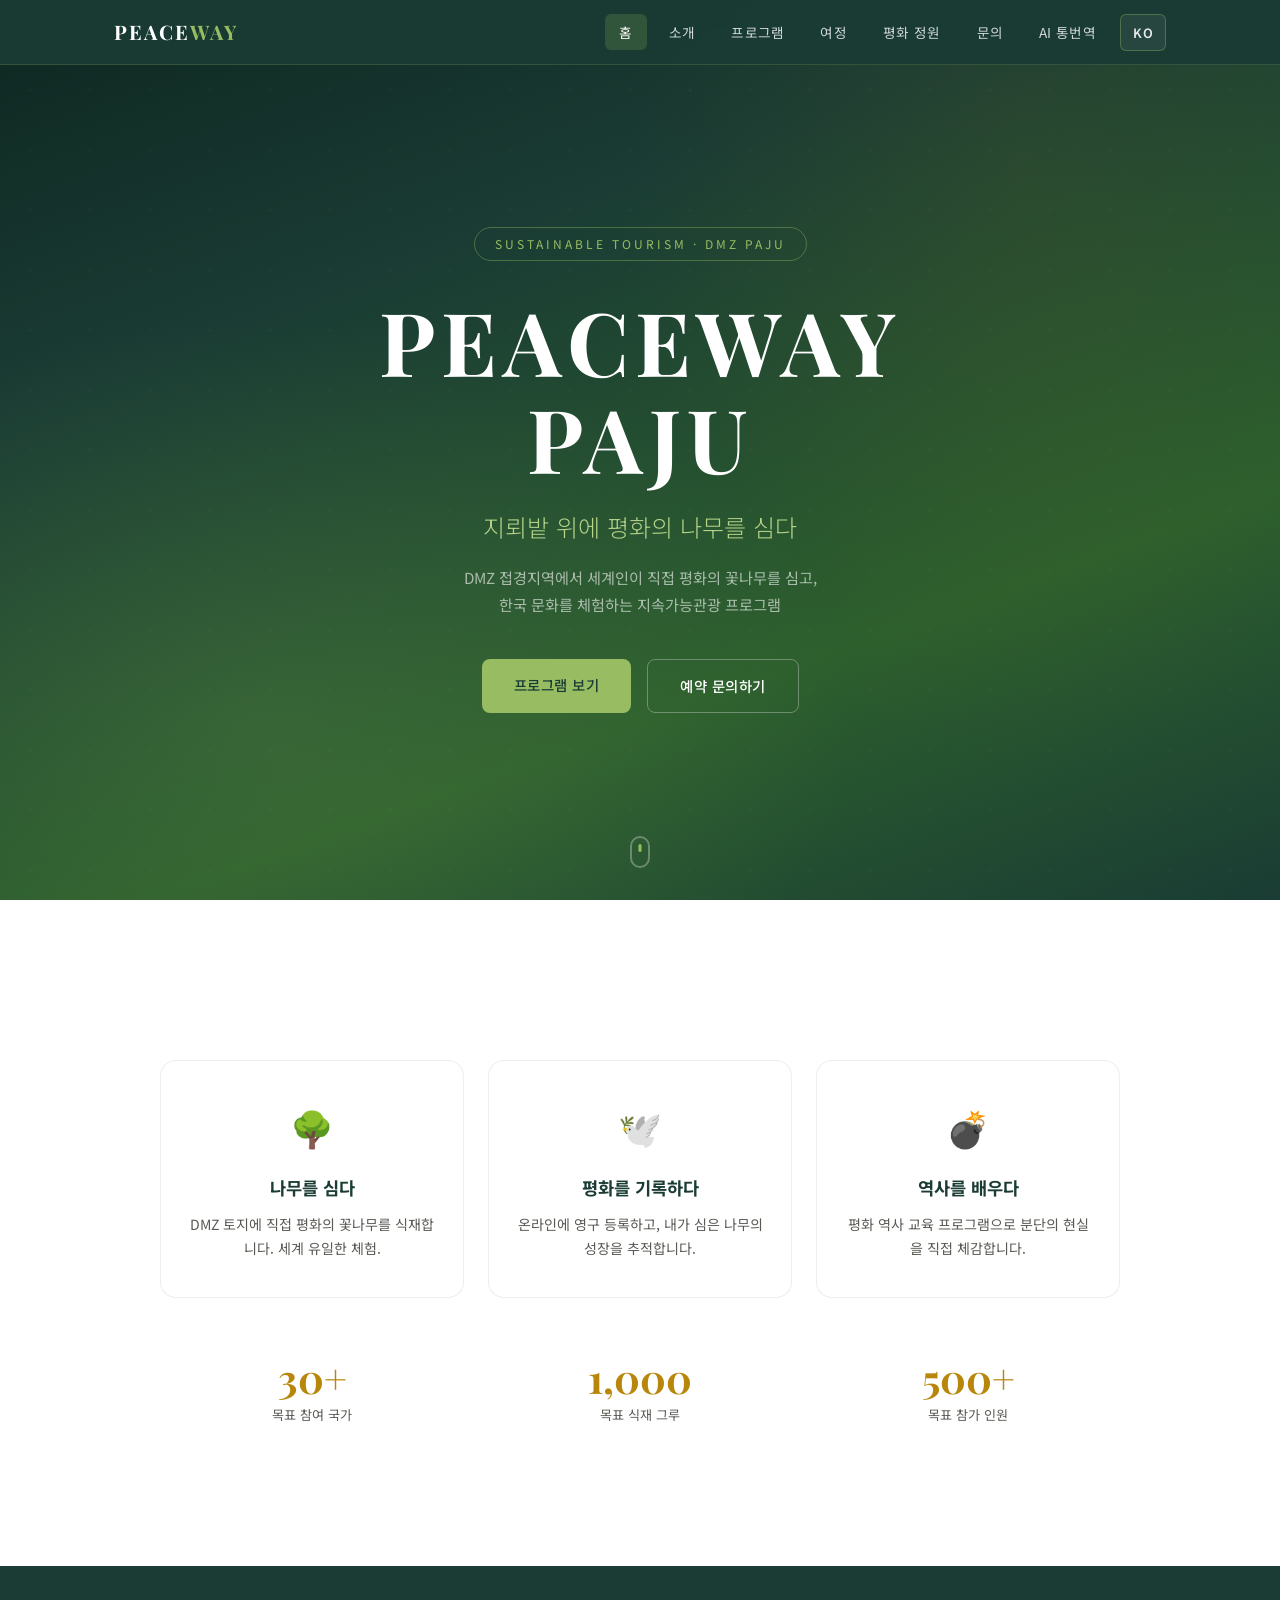
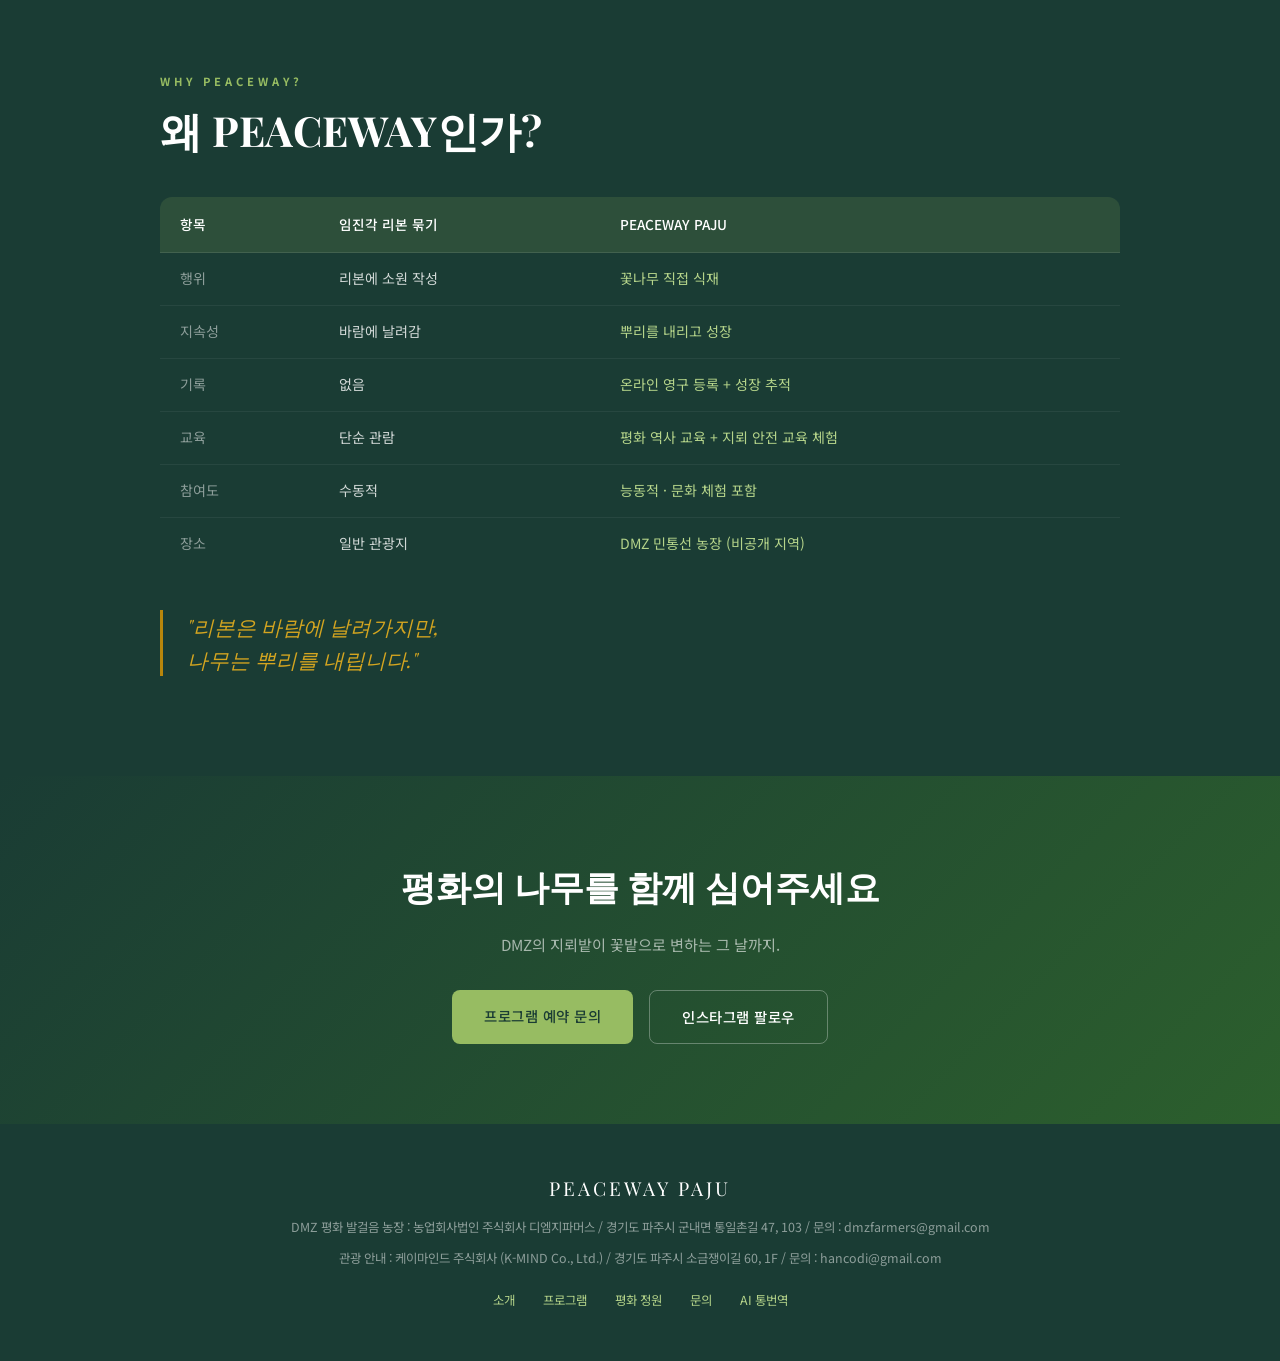
==== commit 1559aa3a: "푸터 구문 변경 및 이메일 주소 기능 추가 - 푸터 구문 변경 - 푸터 이메일 클릭 시 클립보드에 토스트ui 형식으로 복사됨" ====
--- a/index.html
+++ b/index.html
@@ -166,7 +166,8 @@
   <div class="footer-logo">PEACEWAY PAJU</div>
   <p data-i18n="footer.copyright">© 2026 PEACEWAY PAJU</p>
   <p data-i18n="footer.company">케이마인드 주식회사 (K-MIND Co., Ltd.)</p>
-  <p style="margin-top:8px;" data-i18n="footer.location">경기도 파주시 · contact@peaceway.kr</p>
+  <p class="footer-location-farm" data-i18n="footer.locationFarm">DMZ 평화 발걸음 농장 : 농업회사법인 주식회사 디엠지파머스 / 경기도 파주시 군내면 통일촌길 47, 103 / 문의 : dmzfarmers@gmail.com</p>
+  <p class="footer-location-tour" data-i18n="footer.locationTour">관광 안내 : 케이마인드 주식회사 (K-MIND Co., Ltd.) / 경기도 파주시 소금쟁이길 60, 1F / 문의 : hancodi@gmail.com</p>
   <div class="footer-links">
     <a href="about.html" data-i18n="nav.about">소개</a>
     <a href="programs.html" data-i18n="nav.programs">프로그램</a>
--- a/css/base.css
+++ b/css/base.css
@@ -200,6 +200,13 @@
   background: var(--sprout); color: var(--forest);
 }
 .btn-primary:hover { background: var(--sprout-light); transform: translateY(-2px); box-shadow: 0 8px 30px rgba(151,188,98,0.3); }
+.btn-primary:disabled {
+  opacity: 0.65;
+  cursor: not-allowed;
+  transform: none;
+  box-shadow: none;
+  pointer-events: none;
+}
 .btn-outline {
   background: transparent; color: var(--white);
   border: 1px solid rgba(255,255,255,0.3);
@@ -210,7 +217,7 @@
 
 /* ─── SECTIONS ─── */
 section { padding: 100px 24px; }
-.container { max-width: 900px; margin: 0 auto; }
+.container { max-width: 960px; margin: 0 auto; }
 .section-label {
   display: inline-block; font-size: 0.7rem;
   letter-spacing: 4px; text-transform: uppercase;
@@ -314,13 +321,13 @@
 /* ─── ABOUT / STORY ─── */
 .story-section { background: var(--cream); }
 .story-flow {
-  display: flex; align-items: center; gap: 20px;
+  display: flex; align-items: center; gap: 16px;
   flex-wrap: wrap; justify-content: center;
   margin: 40px 0;
 }
 .story-flow-item {
   display: flex; align-items: center; gap: 12px;
-  background: var(--white); padding: 16px 24px;
+  background: var(--white); padding: 16px 20px;
   border-radius: 12px;
   border: 1px solid rgba(26,60,52,0.08);
 }
@@ -409,6 +416,7 @@
 .contact-section { background: var(--cream); }
 .contact-grid { display: grid; grid-template-columns: 1fr 1fr; gap: 40px; }
 .contact-form {
+  position: relative;
   background: var(--white); border-radius: 16px; padding: 36px;
   border: 1px solid rgba(26,60,52,0.06);
 }
@@ -435,6 +443,42 @@
 }
 .checkbox-group input[type="checkbox"] {
   width: 16px; height: 16px; accent-color: var(--sprout);
+}
+
+.contact-form-honeypot {
+  position: absolute;
+  width: 1px;
+  height: 1px;
+  padding: 0;
+  margin: -1px;
+  overflow: hidden;
+  clip: rect(0, 0, 0, 0);
+  white-space: nowrap;
+  border: 0;
+}
+.contact-form-feedback {
+  display: block;
+  margin-bottom: 16px;
+  padding: 12px 14px;
+  border-radius: 8px;
+  font-size: 0.86rem;
+  line-height: 1.5;
+}
+.contact-form-feedback[hidden] { display: none !important; }
+.contact-form-feedback.is-success {
+  background: rgba(151, 188, 98, 0.15);
+  color: var(--forest);
+  border: 1px solid rgba(151, 188, 98, 0.35);
+}
+.contact-form-feedback.is-error {
+  background: rgba(180, 60, 60, 0.08);
+  color: #8b2c2c;
+  border: 1px solid rgba(180, 60, 60, 0.2);
+}
+.contact-form-feedback.is-info {
+  background: rgba(26, 60, 52, 0.06);
+  color: var(--text);
+  border: 1px solid rgba(26, 60, 52, 0.1);
 }
 
 .contact-info { display: flex; flex-direction: column; gap: 20px; }
@@ -628,10 +672,67 @@
   letter-spacing: 3px; margin-bottom: 12px;
 }
 .footer p { font-size: 0.78rem; margin-bottom: 4px; }
+.footer [data-i18n="footer.copyright"],
+.footer [data-i18n="footer.company"] {
+  display: none;
+}
+.footer .footer-location-farm { margin-top: 8px; }
+.footer .footer-location-tour { margin-top: 10px; }
+.footer .footer-copy-email {
+  color: inherit;
+  text-decoration: none;
+  text-underline-offset: 2px;
+  cursor: pointer;
+}
+.footer .footer-copy-email:hover {
+  color: var(--sprout);
+}
 .footer-links { margin-top: 16px; }
 .footer-links a {
   color: var(--sprout-light); text-decoration: none;
   font-size: 0.78rem; margin: 0 12px;
+}
+
+/* ─── TOAST ─── */
+.toast-host {
+  position: fixed;
+  right: 16px;
+  bottom: 16px;
+  z-index: 3000;
+  display: flex;
+  flex-direction: column;
+  gap: 10px;
+  pointer-events: none;
+}
+.toast {
+  min-width: 220px;
+  max-width: min(420px, calc(100vw - 32px));
+  padding: 11px 14px;
+  border-radius: 10px;
+  font-size: 0.84rem;
+  line-height: 1.4;
+  color: var(--white);
+  background: rgba(26, 60, 52, 0.95);
+  border: 1px solid rgba(151, 188, 98, 0.35);
+  box-shadow: 0 14px 34px rgba(0, 0, 0, 0.25);
+  opacity: 0;
+  transform: translateY(6px);
+  transition: opacity 0.18s ease, transform 0.18s ease;
+}
+.toast.show {
+  opacity: 1;
+  transform: translateY(0);
+}
+.toast.toast-success {
+  background: rgba(44, 95, 45, 0.96);
+  border-color: rgba(151, 188, 98, 0.65);
+}
+.toast.toast-error {
+  background: rgba(125, 38, 38, 0.97);
+  border-color: rgba(235, 150, 150, 0.45);
+}
+.toast.toast-info {
+  background: rgba(26, 60, 52, 0.95);
 }
 
 /* ─── DIVIDER ─── */
@@ -689,8 +790,10 @@
 
 /* ─── RESPONSIVE ─── */
 @media (max-width: 900px) {
-  .pillars { grid-template-columns: 1fr; }
+  .pillars { grid-template-columns: 1fr; margin: 0; }
+  .pillar-icon { font-size: 4rem; }
   .partners-grid { grid-template-columns: 1fr; }
+  .partner-card .emoji { font-size: 4rem; }
   .contact-grid { grid-template-columns: 1fr; }
   .patent-features { grid-template-columns: 1fr; }
   .calendar-grid { grid-template-columns: repeat(4, 1fr); }
@@ -737,3 +840,60 @@
 }
 @keyframes bounce { 0%,100% { transform: translateX(-50%) translateY(0); } 50% { transform: translateX(-50%) translateY(8px); } }
 @keyframes scroll-dot { 0% { opacity: 1; top: 6px; } 100% { opacity: 0; top: 18px; } }
+
+
+
+@media (max-width: 480px) {
+  .compare-table th {
+    padding: 16px 14px;
+    font-size: 0.75rem;
+    min-width: 70px;
+  }
+  .compare-table th:first-child {
+    min-width: 70px;
+    padding: 16px 14px;
+  }
+  .compare-table th:last-child {
+    min-width: 70px;
+    padding: 14px 14px 14px 0;
+    /* width: 40%; */
+  } 
+
+  .compare-table th:nth-child(2) 
+  , .compare-table td:nth-child(2) {
+    min-width: 130px;
+  }
+
+
+  .compare-table td {
+    padding: 14px 14px;
+    /* font-size: 0.75rem; */
+    /* width: 40%; */
+  }
+  .compare-table td:first-child {
+    /* min-width: 70px; */
+    padding: 14px 0 14px 14px;
+    /* width: 10%; */
+  }
+  .compare-table td:last-child {
+    padding: 14px 14px 14px 0;
+  }
+/* 
+  .compare-table th:last-child {
+    width: 40%;
+  } 
+  .compare-table td {
+    font-size: 0.75rem;
+    width: 40%;
+  }
+  .compare-table td:first-child {
+    width: 10%;
+  }
+  .compare-table th:nth-child(2) 
+  , .compare-table td:nth-child(2) {
+    min-width: 130px;
+  }
+  .compare-quote {
+    font-size: 1rem;
+  } */
+}
